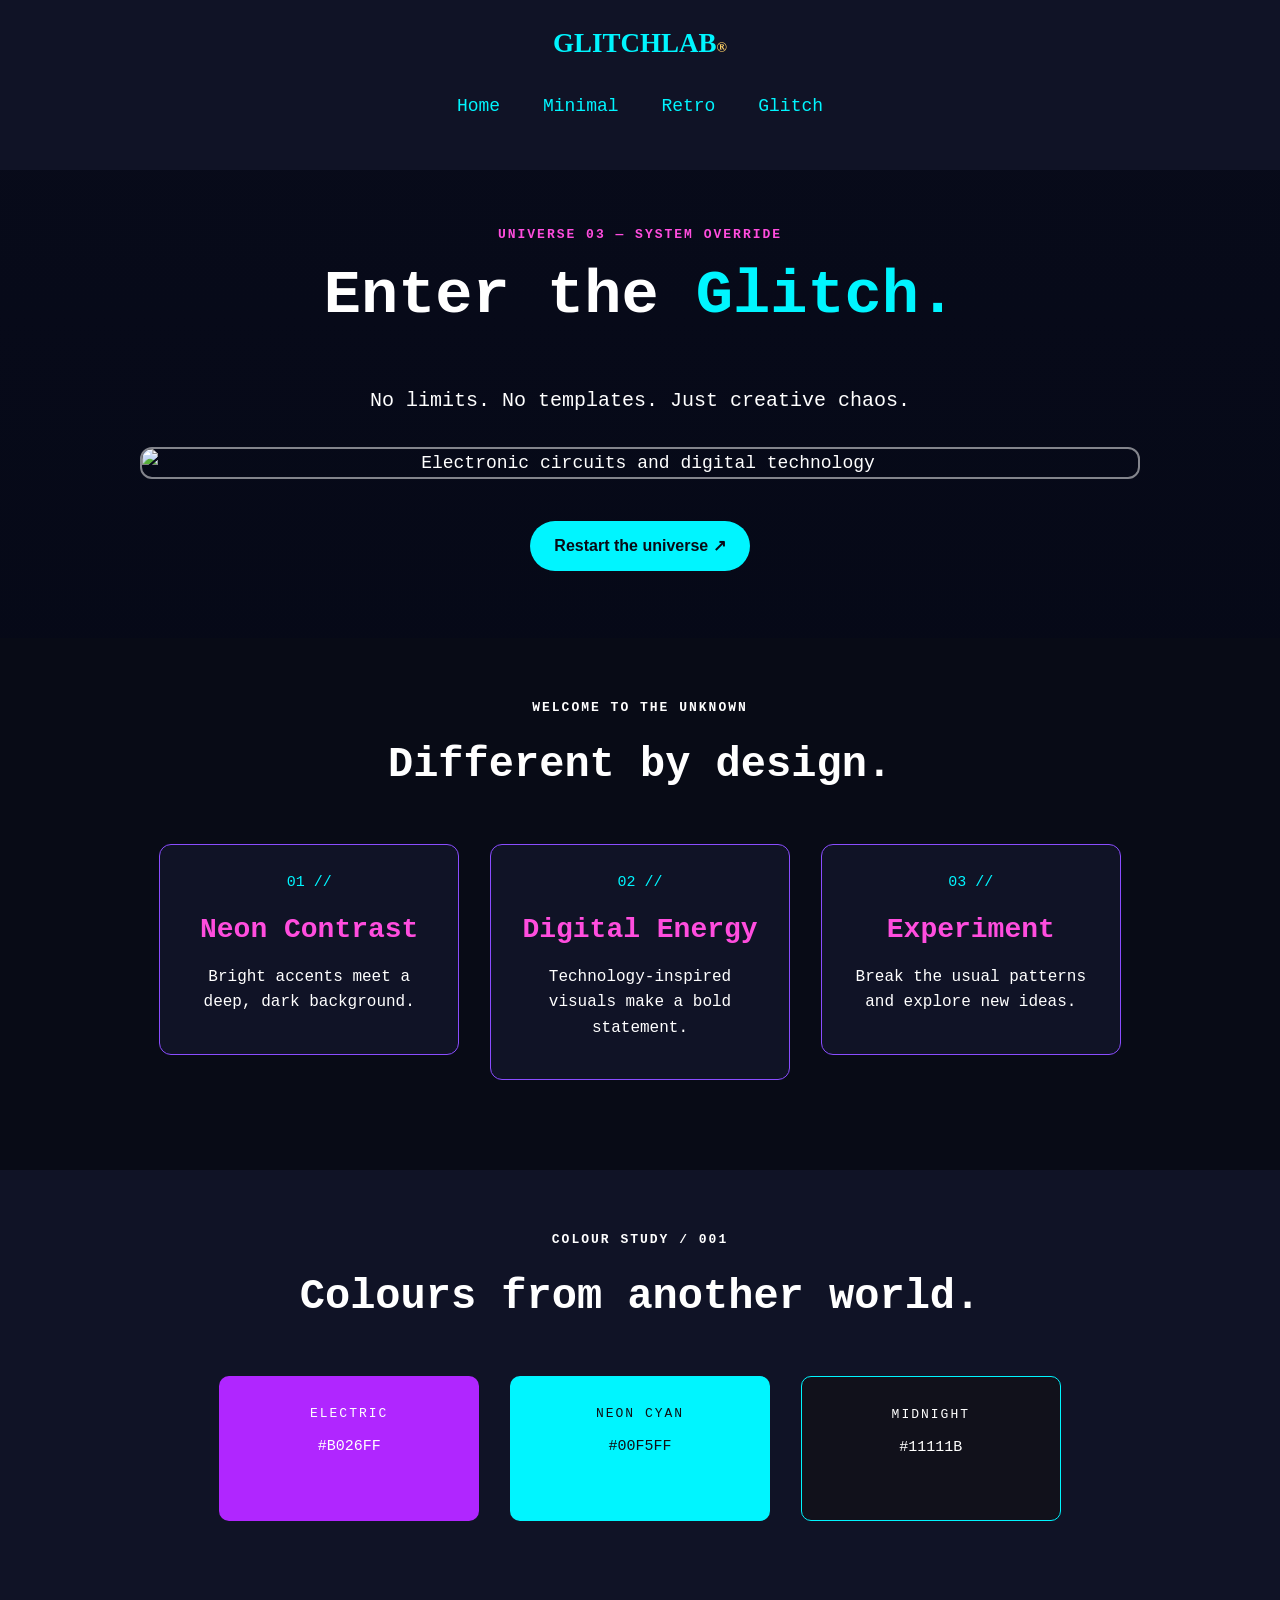
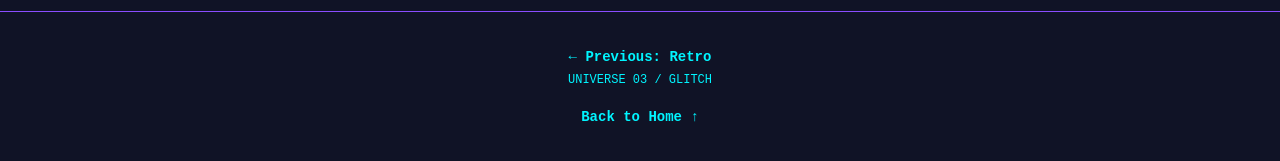
==== glitch.html @ e2fbdc99 "Add files via upload" ====
<!DOCTYPE html>
<html lang="en">
<head>
    <meta charset="UTF-8">
    <meta name="viewport" content="width=device-width, initial-scale=1.0">
    <title>GlitchLab | Glitch</title>
    <link rel="stylesheet" href="style.css">
</head>

<body class="glitch-theme">

    <header class="sub-header">
        <a class="logo" href="index.html">GLITCHLAB<span>®</span></a>
        <nav>
            <a href="index.html">Home</a>
            <a href="minimal.html">Minimal</a>
            <a href="retro.html">Retro</a>
            <a href="glitch.html">Glitch</a>
        </nav>
    </header>

    <main>
        <section class="style-hero glitch-hero">
            <p class="eyebrow">UNIVERSE 03 — SYSTEM OVERRIDE</p>
            <h1>Enter the <span>Glitch.</span></h1>
            <p class="style-description">
                No limits. No templates. Just creative chaos.
            </p>

            <img class="feature-image"
                 src="https://images.unsplash.com/photo-1518770660439-4636190af475?auto=format&fit=crop&w=1400&q=85"
                 alt="Electronic circuits and digital technology">

            <a class="primary-button" href="minimal.html">Restart the universe ↗</a>
        </section>

        <section class="style-content">
            <p class="eyebrow">WELCOME TO THE UNKNOWN</p>
            <h2>Different by design.</h2>

            <div class="feature-grid">
                <article class="feature-box">
                    <span>01 //</span>
                    <h3>Neon Contrast</h3>
                    <p>Bright accents meet a deep, dark background.</p>
                </article>

                <article class="feature-box">
                    <span>02 //</span>
                    <h3>Digital Energy</h3>
                    <p>Technology-inspired visuals make a bold statement.</p>
                </article>

                <article class="feature-box">
                    <span>03 //</span>
                    <h3>Experiment</h3>
                    <p>Break the usual patterns and explore new ideas.</p>
                </article>
            </div>
        </section>

        <section class="palette-section">
            <p class="eyebrow">COLOUR STUDY / 001</p>
            <h2>Colours from another world.</h2>

            <div class="palette-grid">
                <div class="palette-swatch electric">
                    <span>ELECTRIC</span>
                    <p>#B026FF</p>
                </div>
                <div class="palette-swatch neon">
                    <span>NEON CYAN</span>
                    <p>#00F5FF</p>
                </div>
                <div class="palette-swatch midnight">
                    <span>MIDNIGHT</span>
                    <p>#11111B</p>
                </div>
            </div>
        </section>
    </main>

    <footer class="site-footer">
        <a href="retro.html">← Previous: Retro</a>
        <p>UNIVERSE 03 / GLITCH</p>
        <a href="index.html">Back to Home ↑</a>
    </footer>

</body>
</html>
---- style.css ----
/* =====================================
   UNIVERSAL AND ELEMENT SELECTORS
===================================== */

* {
    box-sizing: border-box;
}

body {
    margin: 0;
    font-family: Arial, sans-serif;
    font-size: 18px;
    line-height: 1.6;
    text-align: center;
}

a {
    text-decoration: none;
}

h1, h2, h3, p {
    margin-top: 0;
}

h1 {
    font-size: 68px;
    line-height: 1.2;
}

h2 {
    font-size: 42px;
}

h3 {
    font-size: 28px;
}

p {
    font-size: 18px;
}

header {
    padding: 22px 15px;
}

nav {
    text-align: center;
    margin: 15px auto;
}

nav a {
    display: inline-block;
    padding: 8px 12px;
    margin: 4px;
    color: inherit;
}

section {
    padding: 55px 20px;
}

footer {
    padding: 30px 15px;
    text-align: center;
}


/* =====================================
   COMMON CLASSES
===================================== */

.logo {
    display: inline-block;
    font-family: Georgia, serif;
    font-size: 27px;
    font-weight: bold;
    color: inherit;
}

.logo span {
    color: #FFD166;
    font-size: 14px;
}

.eyebrow {
    font-family: "Courier New", monospace;
    font-size: 13px;
    letter-spacing: 2px;
    font-weight: bold;
}

.primary-button {
    display: inline-block;
    padding: 12px 24px;
    margin: 12px auto;
    border-radius: 25px;
    font-family: Arial, sans-serif;
    font-size: 16px;
    font-weight: bold;
}

.home-description,
.style-description {
    max-width: 700px;
    margin: 0 auto 25px auto;
    font-size: 20px;
}

.hero-decoration {
    margin-top: 45px;
    font-family: "Courier New", monospace;
    font-size: 12px;
    letter-spacing: 2px;
    visibility: visible;
}

.feature-image {
    display: block;
    width: 90%;
    max-width: 1000px;
    height: auto;
    margin: 30px auto;
    border: 2px solid rgba(255, 255, 255, 0.5);
    border-radius: 12px;
}


/* =====================================
   HOME PAGE — ATTRACTIVE PURPLE THEME
===================================== */

.home-theme {
    background-color: #0D0918;
    color: #FFFFFF;
}

.home-header {
    background-color: #171027;
    text-align: center;
    border-bottom: 1px solid #62429B;
}

.home-hero {
    padding: 90px 20px;
    background-color: #171027;
    background-image:
        linear-gradient(
            rgba(13, 9, 24, 0.72),
            rgba(13, 9, 24, 0.88)
        ),
        url("https://images.unsplash.com/photo-1518770660439-4636190af475?auto=format&fit=crop&w=1600&q=85");
    background-position: center;
    background-size: cover;
    background-repeat: no-repeat;
    text-align: center;
}

.home-hero .eyebrow {
    color: #FFD166;
}

.home-hero h1 {
    color: #FFFFFF;
    font-size: 76px;
    font-family: Georgia, serif;
}

.home-hero h1 span {
    color: #E0AAFF;
    font-style: italic;
    font-family: "Courier New", monospace;
}

.home-hero p {
    color: #FFFFFF;
}

.home-hero .primary-button {
    background-color: #C77DFF;
    color: #190C29;
}

.hero-decoration {
    color: #FFD166;
}

.worlds-section {
    background-color: #0D0918;
}

.worlds-section .eyebrow {
    color: #FFD166;
}

.worlds-section h2 {
    color: #FFFFFF;
    font-size: 44px;
}

.world-grid {
    max-width: 1150px;
    margin: 25px auto;
    text-align: center;
}

.world-card {
    display: inline-block;
    vertical-align: top;
    width: 310px;
    max-width: 100%;
    min-height: 290px;
    margin: 10px;
    padding: 25px 20px;
    border: 1px solid;
    border-radius: 14px;
    text-align: center;
    color: inherit;
}

.card-number {
    font-family: "Courier New", monospace;
    font-size: 12px;
    letter-spacing: 1px;
}

.world-symbol {
    margin: 15px auto;
    font-size: 48px;
}

.world-card h3 {
    font-size: 34px;
    margin-bottom: 10px;
}

.world-card p {
    font-size: 16px;
}

.card-arrow {
    font-family: "Courier New", monospace;
    font-size: 12px;
    font-weight: bold;
}

.minimal-card {
    background-color: #E9E8DD;
    color: #344E41;
    border-color: #C5CDBB;
}

.retro-card {
    background-color: #FFD4B2;
    color: #542344;
    border-color: #F1B68F;
}

.glitch-card {
    background-color: #21182F;
    color: #FFFFFF;
    border-color: #C77DFF;
}

.home-footer {
    background-color: #171027;
    border-top: 1px solid #62429B;
}

.home-footer p {
    color: #E0D5F5;
    font-size: 14px;
}

.home-footer > a:last-child {
    color: #FFD166;
    font-family: "Courier New", monospace;
    font-size: 12px;
}


/* =====================================
   MINIMAL PAGE
===================================== */

.minimal-theme {
    background-color: #F5F0E8;
    color: #344E41;
    font-family: Georgia, serif;
}

.minimal-theme .sub-header {
    background-color: #E7E0D3;
}

.minimal-theme nav a {
    color: #344E41;
}

.minimal-theme .style-hero {
    background-color: #E8EDE3;
}

.minimal-hero h1 {
    font-family: Georgia, serif;
    font-size: 72px;
}

.minimal-hero h1 em {
    color: #617B4D;
}

.minimal-hero .eyebrow {
    color: #405B35;
}

.minimal-theme .primary-button {
    background-color: #344E41;
    color: #FFFFFF;
}

.minimal-theme .style-content {
    background-color: #F5F0E8;
}

.minimal-theme .feature-box {
    background-color: #FFFFFF;
    border: 1px solid #D7DDCF;
}

.minimal-theme .feature-box span {
    color: #536F43;
}

.minimal-theme .palette-section {
    background-color: #E8EDE3;
}

.minimal-theme .cream {
    background-color: #FFFFFF;
    color: #344E41;
}

.minimal-theme .sage {
    background-color: #A3B18A;
    color: #172117;
}

.minimal-theme .forest {
    background-color: #344E41;
    color: #FFFFFF;
}

.minimal-theme .site-footer {
    background-color: #344E41;
    color: #FFFFFF;
}


/* =====================================
   RETRO PAGE — WARM PINK AND GOLD
===================================== */

.retro-theme {
    background-color: #241025;
    color: #FFFFFF;
    font-family: Georgia, serif;
}

.retro-theme .sub-header {
    background-color: #35132E;
    color: #FFE3A3;
}

.retro-theme nav a {
    color: #FFE3A3;
}

.retro-hero {
    background-color: #35132E;
    background-image:
        linear-gradient(
            rgba(35, 10, 34, 0.76),
            rgba(35, 10, 34, 0.88)
        ),
        url("https://images.unsplash.com/photo-1550745165-9bc0b252726f?auto=format&fit=crop&w=1400&q=85");
    background-position: center;
    background-size: cover;
    background-repeat: no-repeat;
}

.retro-hero h1 {
    font-family: Georgia, serif;
    font-size: 76px;
    color: #FFFFFF;
}

.retro-hero h1 span {
    color: #FFD166;
    font-style: italic;
}

.retro-hero .eyebrow {
    color: #FFD166;
}

.retro-hero .style-description {
    color: #FFFFFF;
}

.retro-theme .primary-button {
    background-color: #FFD166;
    color: #35132E;
}

.retro-theme .style-content {
    background-color: #241025;
    color: #FFFFFF;
}

.retro-theme .feature-box {
    background-color: #35132E;
    border: 2px solid #A94F77;
}

.retro-theme .feature-box span {
    color: #FFD166;
}

.retro-theme .palette-section {
    background-color: #35132E;
}

.retro-pink {
    background-color: #FF78A9;
    color: #301024;
}

.retro-cyan {
    background-color: #71F0F0;
    color: #14202A;
}

.retro-purple {
    background-color: #A56BDB;
    color: #FFFFFF;
}

.retro-theme .site-footer {
    background-color: #190C20;
    color: #FFE3A3;
}


/* =====================================
   GLITCH PAGE — NEON CYAN AND PURPLE
===================================== */

.glitch-theme {
    background-color: #080B16;
    color: #FFFFFF;
    font-family: "Courier New", monospace;
}

.glitch-theme .sub-header {
    background-color: #101326;
    color: #00F5FF;
}

.glitch-theme nav a {
    color: #00F5FF;
}

.glitch-hero {
    background-color: #101326;
    background-image:
        linear-gradient(
            rgba(5, 8, 22, 0.78),
            rgba(5, 8, 22, 0.90)
        ),
        url("https://images.unsplash.com/photo-1518770660439-4636190af475?auto=format&fit=crop&w=1400&q=85");
    background-position: center;
    background-size: cover;
    background-repeat: no-repeat;
}

.glitch-hero h1 {
    font-family: "Courier New", monospace;
    font-size: 62px;
    color: #FFFFFF;
}

.glitch-hero h1 span {
    color: #00F5FF;
}

.glitch-hero .eyebrow {
    color: #FF4DDE;
}

.glitch-hero .style-description {
    color: #FFFFFF;
}

.glitch-theme .primary-button {
    background-color: #00F5FF;
    color: #080B16;
}

.glitch-theme .style-content {
    background-color: #080B16;
    color: #FFFFFF;
}

.glitch-theme .feature-box {
    background-color: #101326;
    border: 1px solid #8A4DFF;
}

.glitch-theme .feature-box span {
    color: #00F5FF;
}

.glitch-theme .feature-box h3 {
    color: #FF4DDE;
}

.glitch-theme .palette-section {
    background-color: #101326;
}

.electric {
    background-color: #B026FF;
    color: #FFFFFF;
}

.neon {
    background-color: #00F5FF;
    color: #101014;
}

.midnight {
    background-color: #11111B;
    color: #FFFFFF;
    border: 1px solid #00F5FF;
}

.glitch-theme .site-footer {
    background-color: #101326;
    color: #00F5FF;
    border-top: 1px solid #8A4DFF;
}


/* =====================================
   COMMON PAGE CONTENT
===================================== */

.style-content {
    padding: 60px 20px;
    text-align: center;
}

.style-content .eyebrow,
.palette-section .eyebrow {
    letter-spacing: 2px;
}

.style-content h2,
.palette-section h2 {
    margin-bottom: 35px;
}

.feature-grid {
    max-width: 1100px;
    margin: 20px auto;
    text-align: center;
}

.feature-box {
    display: inline-block;
    vertical-align: top;
    width: 300px;
    max-width: 100%;
    min-height: 190px;
    margin: 10px;
    padding: 22px;
    border-radius: 12px;
    text-align: center;
}

.feature-box span {
    font-size: 15px;
}

.feature-box h3 {
    margin: 12px 0;
}

.feature-box p {
    font-size: 16px;
}

.palette-section {
    padding: 60px 20px;
    text-align: center;
}

.palette-grid {
    max-width: 1000px;
    margin: 20px auto;
    text-align: center;
}

.palette-swatch {
    display: inline-block;
    vertical-align: top;
    width: 260px;
    max-width: 100%;
    min-height: 145px;
    margin: 10px;
    padding: 22px;
    border-radius: 10px;
}

.palette-swatch span {
    font-family: "Courier New", monospace;
    font-size: 13px;
    letter-spacing: 2px;
}

.palette-swatch p {
    margin-top: 8px;
    font-family: "Courier New", monospace;
    font-size: 15px;
}

.site-footer a {
    color: inherit;
    font-size: 14px;
    font-weight: bold;
}

.site-footer p {
    font-family: "Courier New", monospace;
    font-size: 12px;
}
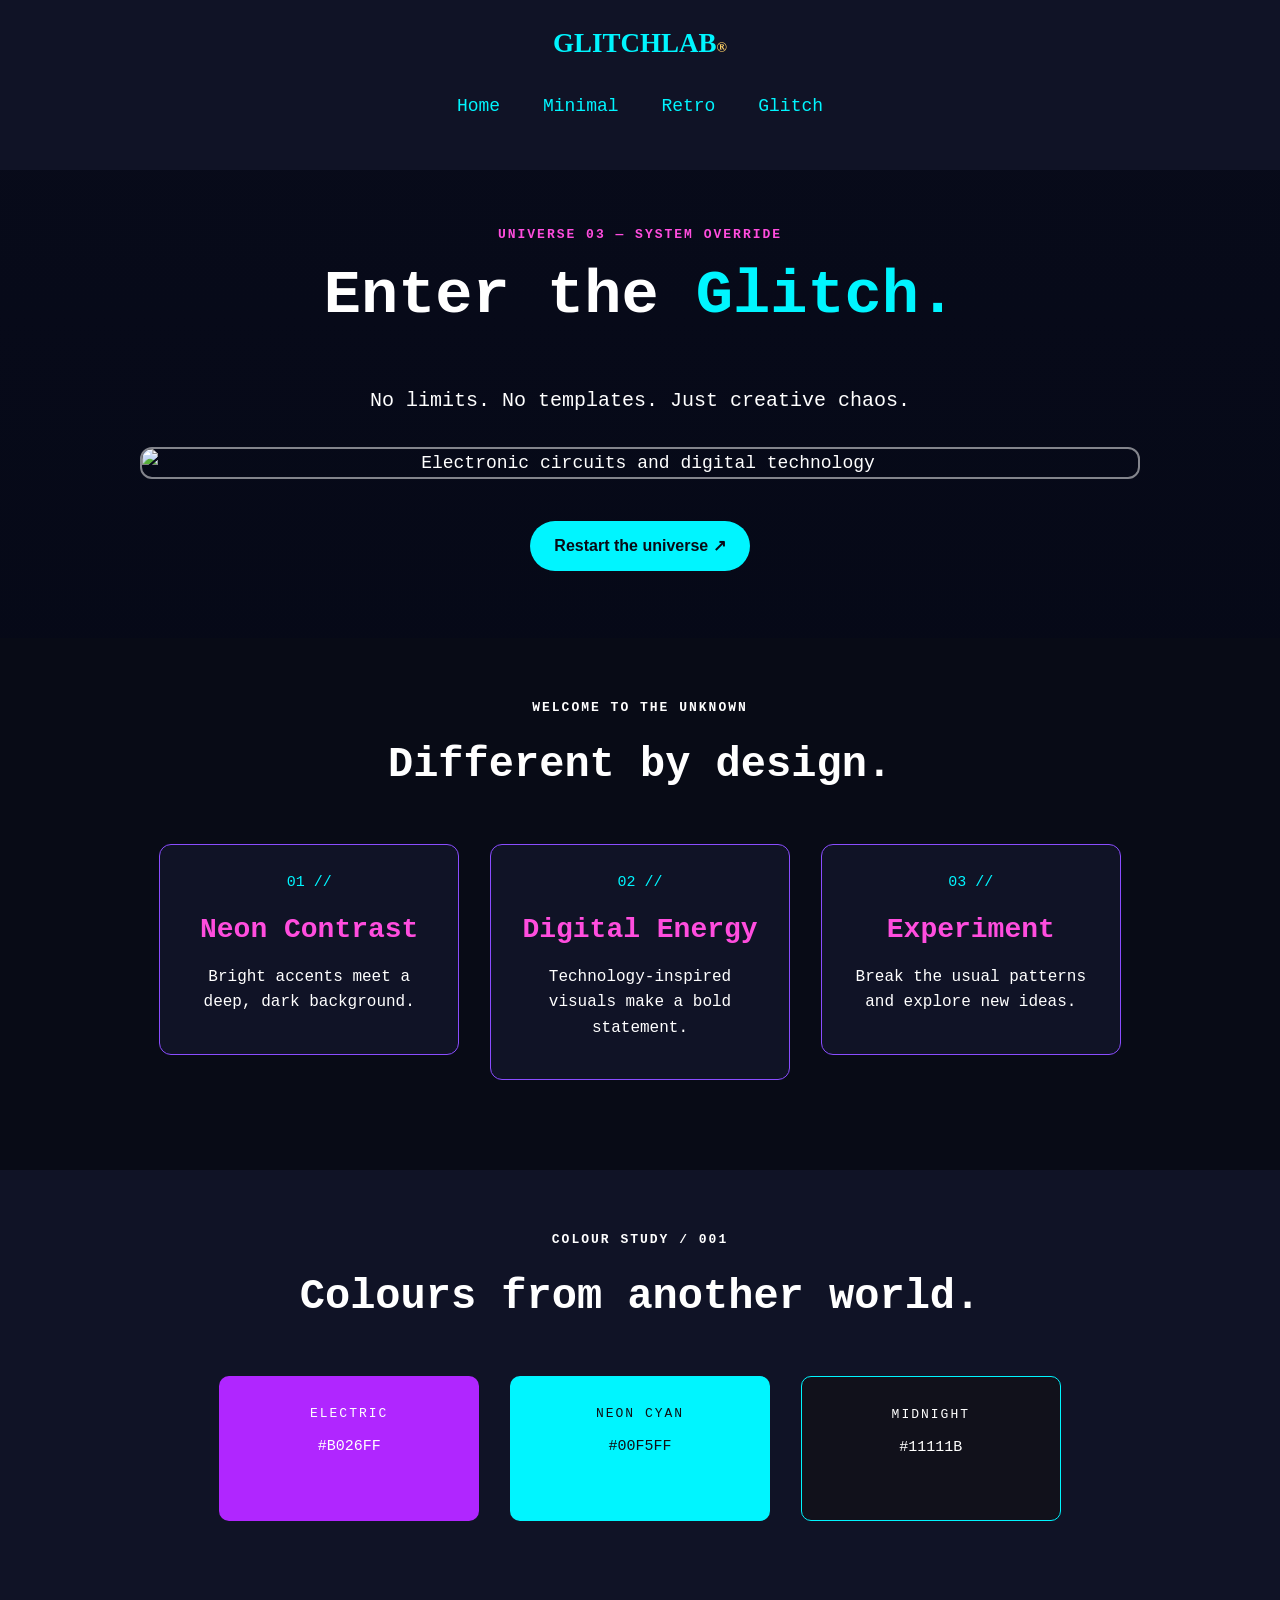
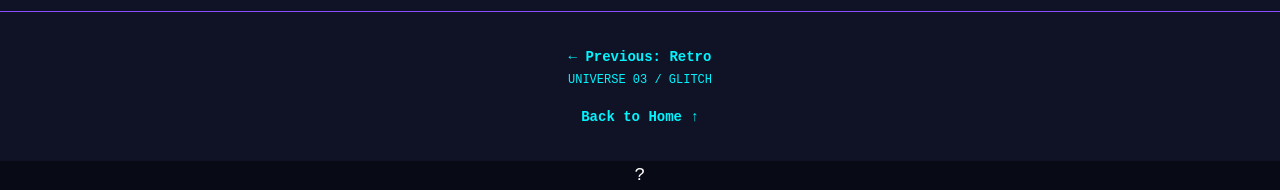
==== commit fc392037: "Fix HTML formatting and structure" ====
--- a/glitch.html
+++ b/glitch.html
@@ -86,6 +86,7 @@
         <p>UNIVERSE 03 / GLITCH</p>
         <a href="index.html">Back to Home ↑</a>
     </footer>
+    ?
 
 </body>
 </html>
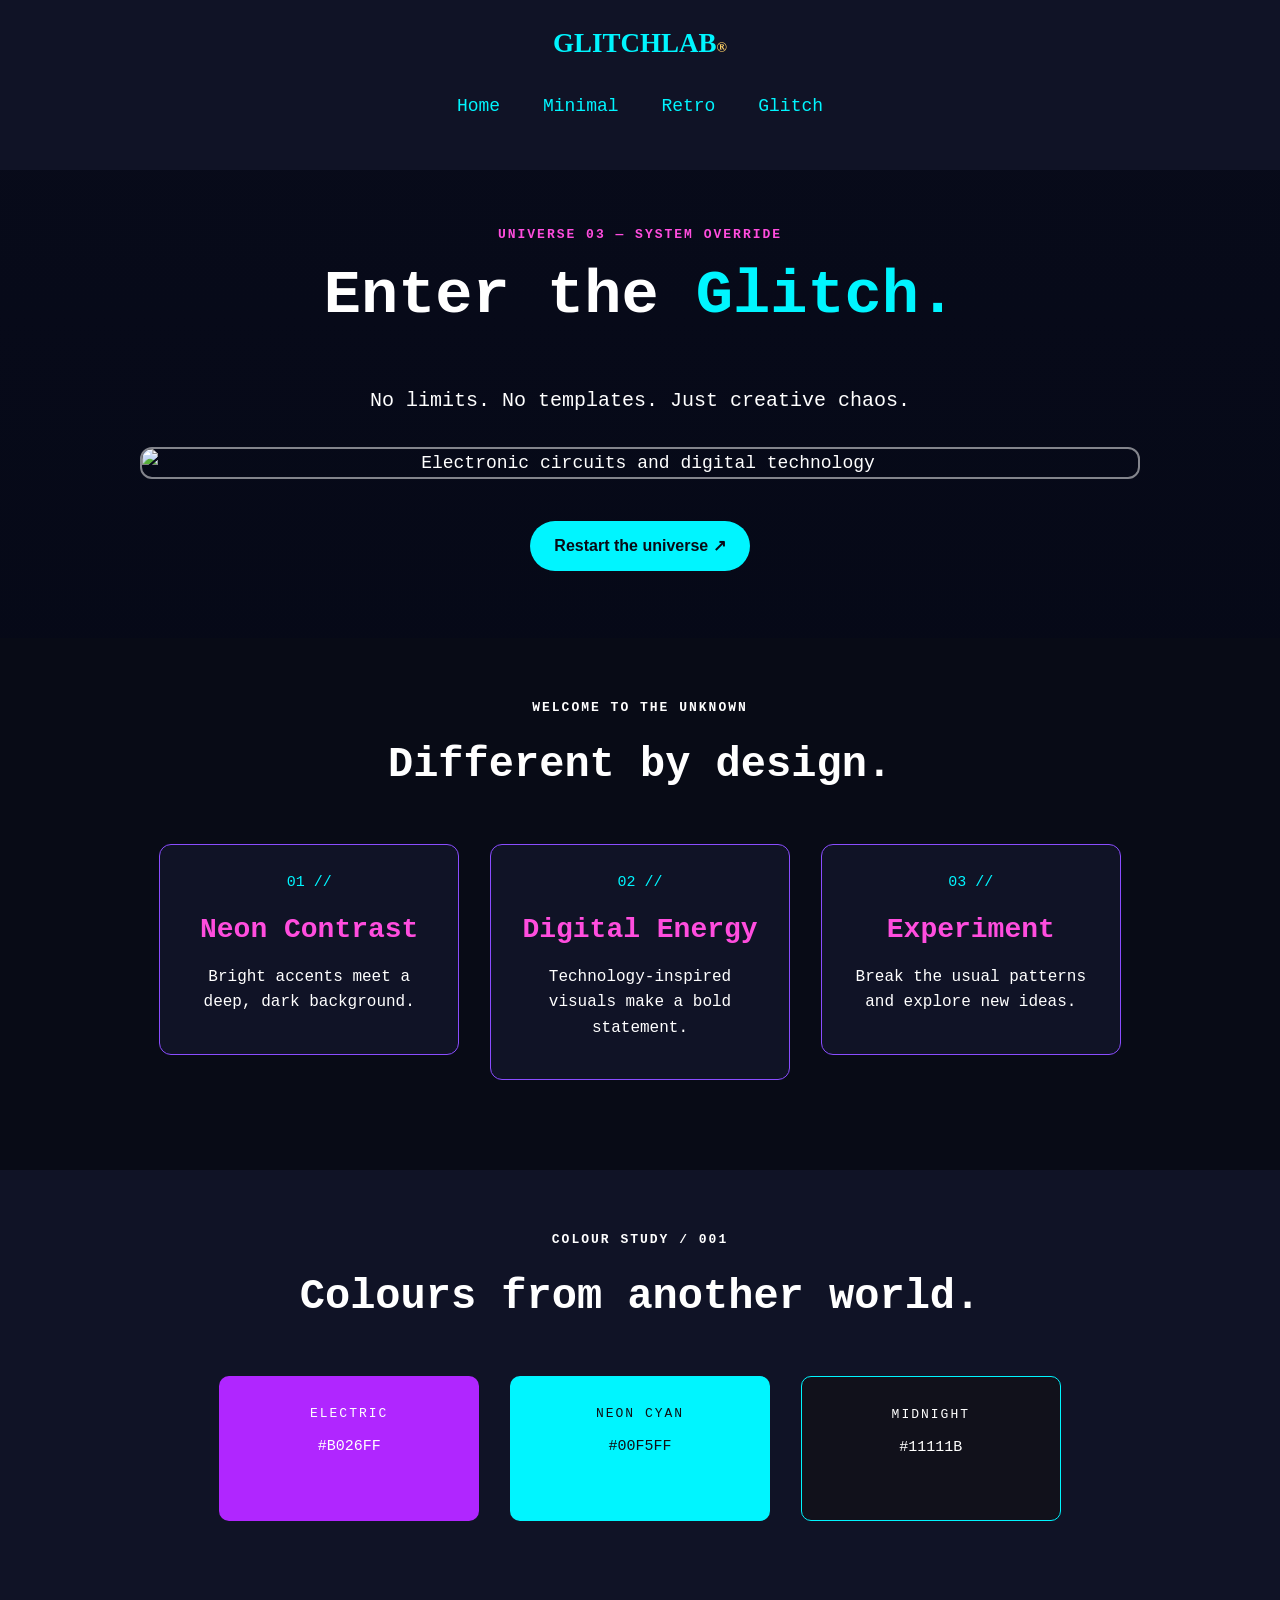
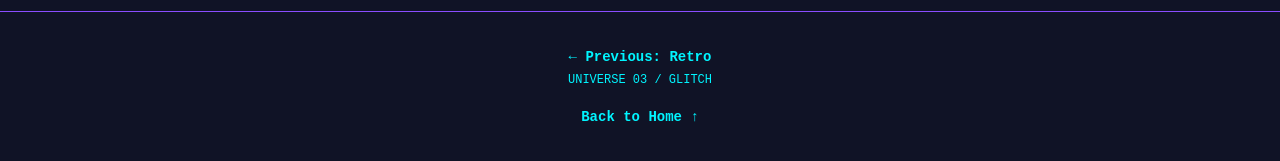
==== commit 031f0318: "Fix HTML formatting and structure" ====
--- a/glitch.html
+++ b/glitch.html
@@ -86,8 +86,7 @@
         <p>UNIVERSE 03 / GLITCH</p>
         <a href="index.html">Back to Home ↑</a>
     </footer>
-    ?
-
+    
 </body>
 </html>
 
